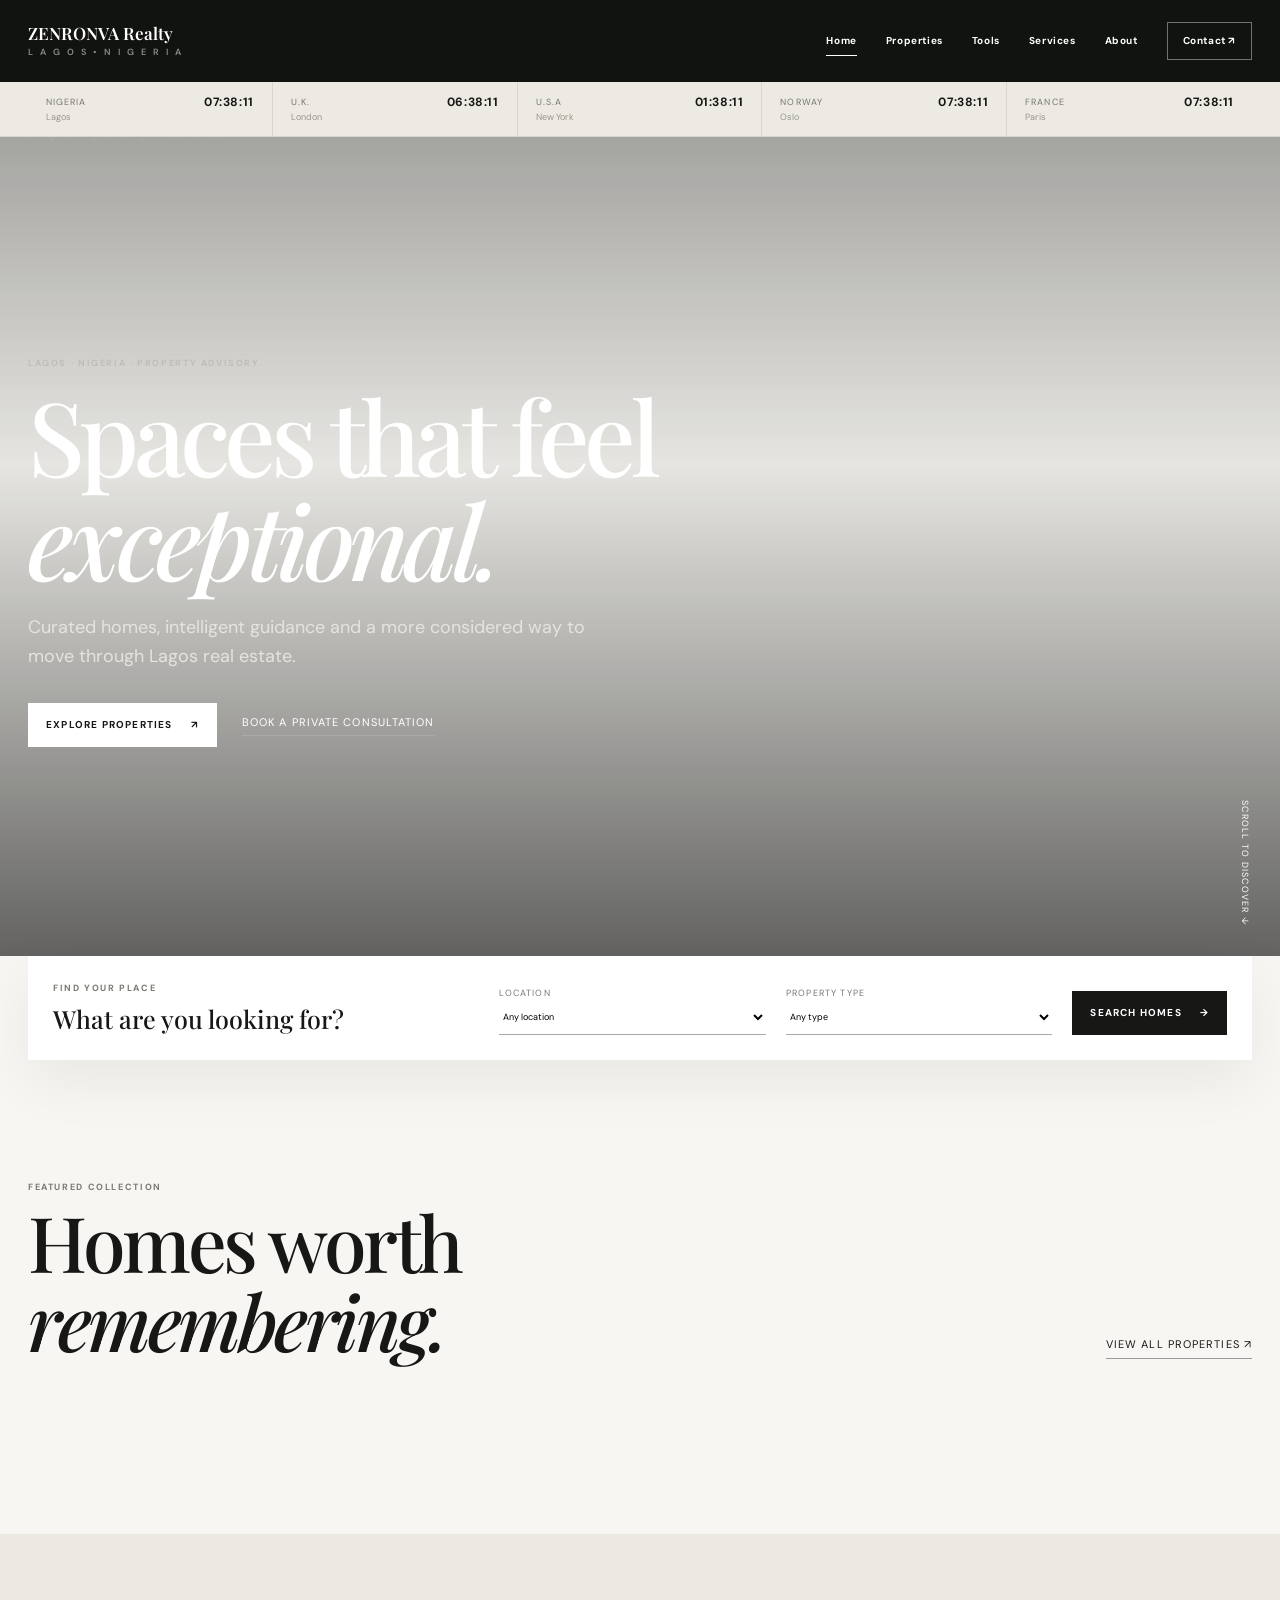
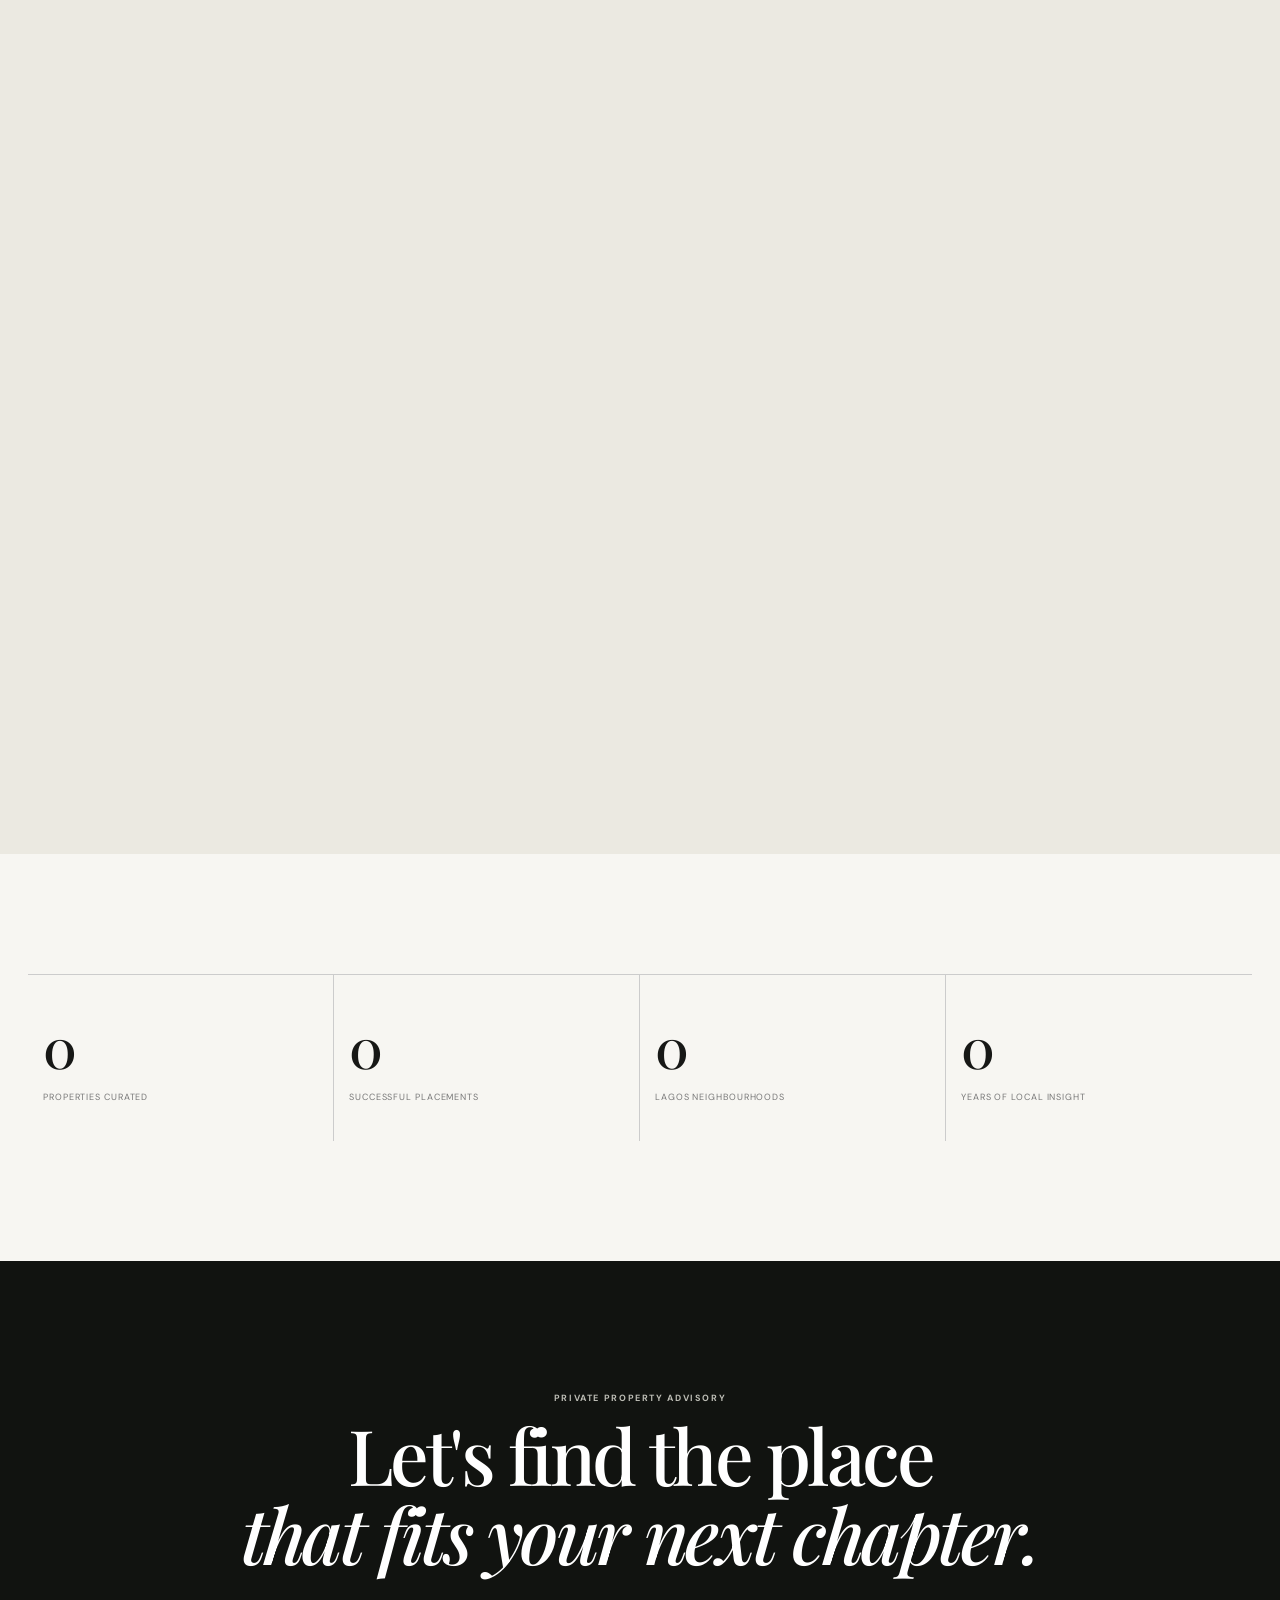
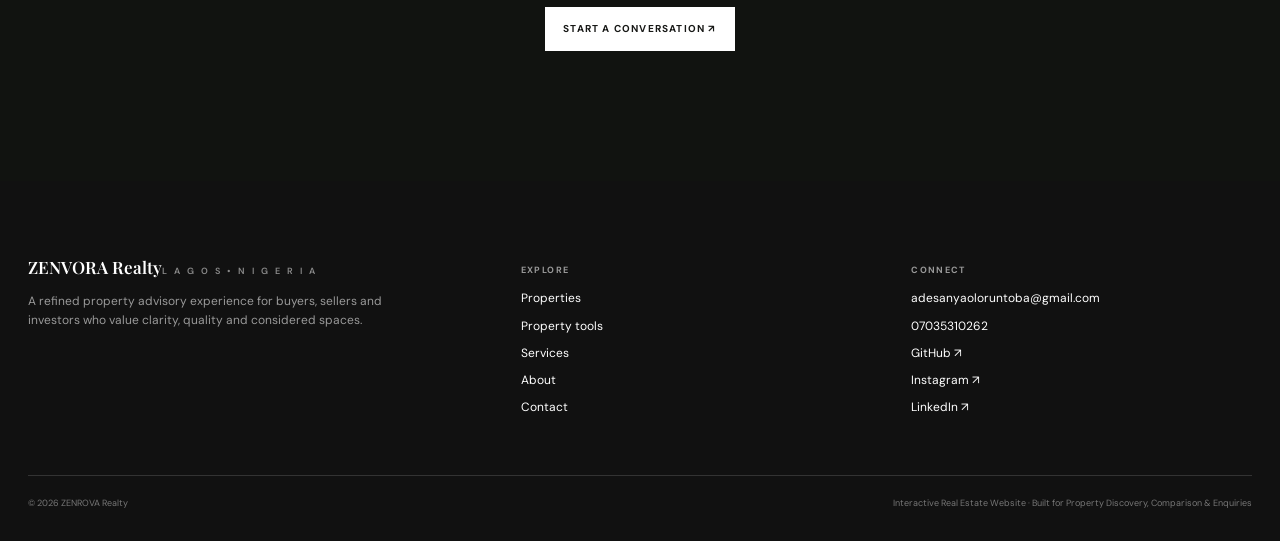
==== index.html @ c03d4b24 "Add files via upload" ====
<!doctype html>
<html lang="en">

<head>
    <meta charset="utf-8">
    <meta name="viewport" content="width=device-width,initial-scale=1">
    <meta name="description" content="ZENROVA Realty — premium residential property advisory in Lagos.">
    <title>ZENROVA Realty — Refined Property, Remarkably Presented</title>
    <link rel="stylesheet" href="styles.css">
    <link rel="icon"  href="assets/images/d3aab230-2fa8-4fbe-bbcf-b0b6bb29197e.png">

</head>

<body data-page="home">
    <div id="site-header"></div>
    <main>
        <section class="hero">
            <div class="hero-media"><img
                    src="assets/images/photo-1600607687939-ce8a6c25118c.avif"
                    alt="Contemporary luxury residence">
                <div class="hero-shade"></div>
            </div>
            <div class="hero-content container"><span class="eyebrow light">Lagos · Nigeria · Property Advisory</span>
                <h1>Spaces that feel<br><em>exceptional.</em></h1>
                <p>Curated homes, intelligent guidance and a more considered way to move through Lagos real estate.</p>
                <div class="hero-actions"><a class="btn btn-light" href="properties.html">Explore properties
                        <span>↗</span></a><a class="text-link light" href="contact.html">Book a private consultation</a>
                </div>
            </div>
            <div class="hero-scroll">SCROLL TO DISCOVER <span>↓</span></div>
        </section>
        <section class="search-panel-wrap">
            <div class="container">
                <form class="property-search search-panel" action="properties.html">
                    <div class="search-intro"><span class="eyebrow">Find your place</span><strong>What are you looking
                            for?</strong></div><label>Location<select name="location">
                            <option value="">Any location</option>
                            <option>Lekki</option>
                            <option>Ikoyi</option>
                            <option>Victoria Island</option>
                            <option>Banana Island</option>
                            <option>Yaba</option>
                        </select></label><label>Property type<select name="type">
                            <option value="">Any type</option>
                            <option>Apartment</option>
                            <option>House</option>
                            <option>Penthouse</option>
                            <option>Villa</option>
                        </select></label><button class="btn btn-dark" type="submit">Search homes <span>→</span></button>
                </form>
            </div>
        </section>
        <section class="section container">
            <div class="section-head">
                <div><span class="eyebrow">Featured collection</span>
                    <h2>Homes worth<br><em>remembering.</em></h2>
                </div><a class="text-link" href="properties.html">View all properties ↗</a>
            </div>
            <div id="featured-grid" class="property-grid"></div>
        </section>
        <section class="editorial-band">
            <div class="container editorial-grid">
                <div class="editorial-image reveal"><img
                        src="https://images.unsplash.com/photo-1600607688969-a5bfcd646154?auto=format&fit=crop&w=1500&q=85"
                        alt="Luxury interior"></div>
                <div class="editorial-copy reveal"><span class="eyebrow">The ZENROVA Realty approach</span>
                    <h2>Real estate,<br><em>beautifully simplified.</em></h2>
                    <p>Every search deserves context. Every property deserves a story. We combine local knowledge,
                        considered presentation and a calm advisory process to help clients make confident moves.</p><a
                        class="btn btn-outline" href="about.html">Meet Adesanya Boluwatife <span>↗</span></a>
                </div>
            </div>
        </section>
        <section class="section container">
            <div class="stats-grid">
                <div><strong data-count="120">0</strong><span>Properties curated</span></div>
                <div><strong data-count="96">0</strong><span>Successful placements</span></div>
                <div><strong data-count="12">0</strong><span>Lagos neighbourhoods</span></div>
                <div><strong data-count="7">0</strong><span>Years of local insight</span></div>
            </div>
        </section>
        <section class="cta-section">
            <div class="container cta-inner"><span class="eyebrow light">Private property advisory</span>
                <h2>Let's find the place<br><em>that fits your next chapter.</em></h2><a class="btn btn-light"
                    href="contact.html">Start a conversation ↗</a>
            </div>
        </section>
    </main>
    <div id="site-footer"></div>
    <script src="assets/data.js"></script>
    <script src="app.js"></script>
</body>

</html>
---- styles.css ----
@import url('https://fonts.googleapis.com/css2?family=DM+Sans:wght@400;500;600;700&family=Playfair+Display:ital,wght@0,500;0,600;1,500;1,600&display=swap');

:root {
    --ink: #171816;
    --muted: #686861;
    --paper: #f7f6f2;
    --soft: #ebe9e1;
    --line: #d7d5ce;
    --dark: #111310;
    --accent: #b7a98c;
    --scroll-progress: 0%;
    --ease: cubic-bezier(.2, .75, .2, 1)
}

* {
    box-sizing: border-box
}

html {
    scroll-behavior: smooth
}

body {
    margin: 0;
    background: var(--paper);
    color: var(--ink);
    font-family: "DM Sans", Arial, sans-serif;
    font-size: 15px;
    line-height: 1.6
}

body:before {
    content: "";
    position: fixed;
    z-index: 9999;
    top: 0;
    left: 0;
    height: 2px;
    width: var(--scroll-progress);
    background: var(--ink);
    transition: width .1s linear
}

body.page-leaving {
    opacity: .92
}

a {
    color: inherit;
    text-decoration: none
}

button,
input,
select,
textarea {
    font: inherit
}

button {
    cursor: pointer;
    border: 0
}

img {
    display: block;
    width: 100%;
    object-fit: cover
}

.container {
    width: min(100% - 56px, 1240px);
    margin: auto
}

.section {
    padding: 120px 0
}

.eyebrow {
    display: block;
    font-size: 9px;
    letter-spacing: .18em;
    text-transform: uppercase;
    font-weight: 700;
    color: #7a7972
}

.eyebrow.light {
    color: #bdbdb5
}

h1,
h2,
h3 {
    font-family: "Playfair Display", Georgia, serif;
    font-weight: 500;
    line-height: 1.02;
    margin: 0
}

h1 {
    font-size: clamp(58px, 8vw, 118px);
    letter-spacing: -.055em
}

h2 {
    font-size: clamp(46px, 6vw, 82px);
    letter-spacing: -.045em
}

h3 {
    font-size: 32px
}

em {
    font-style: italic
}

.text-link {
    font-size: 11px;
    text-transform: uppercase;
    letter-spacing: .1em;
    border-bottom: 1px solid #999;
    padding-bottom: 4px
}

.text-link.light {
    color: #fff;
    border-color: #aaa
}

.btn {
    display: inline-flex;
    align-items: center;
    justify-content: center;
    gap: 18px;
    padding: 14px 18px;
    font-size: 10px;
    letter-spacing: .12em;
    text-transform: uppercase;
    font-weight: 700;
    transition: transform .25s var(--ease), background .25s, color .25s
}

.btn:hover {
    transform: translateY(-2px)
}

.btn-dark {
    background: var(--ink);
    color: #fff
}

.btn-light {
    background: #fff;
    color: var(--ink)
}

.btn-outline {
    border: 1px solid #999
}

.btn.small {
    padding: 10px 13px
}

.outline-pill {
    background: transparent;
    border: 1px solid #c8c6be;
    border-radius: 999px;
    padding: 9px 13px;
    font-size: 10px;
    letter-spacing: .06em
}

.hidden {
    display: none !important
}

/* Header + world clocks */
.site-header{
    position:fixed;
    top:0;
    left:0;
    width:100%;
    z-index:80;
    color:#fff;
    background:#111310;
    transition:background .35s,backdrop-filter .35s
}

.site-header.scrolled {
    background: #f7f6f2eF;
    color: var(--ink);
    backdrop-filter: blur(18px);
    box-shadow: 0 1px 0 #0000000a
}

.nav {
    height: 82px;
    display: flex;
    align-items: center;
    justify-content: space-between
}

.brand {
    display: inline-flex;
    flex-direction: column;
    align-items: flex-start;
    gap: 6px;
    text-decoration: none;
    color: inherit;
}

.brand strong {
    font-family: "Playfair Display", serif;
    font-size: 17px;
    font-weight: 600;
    line-height: 1;
}

.brand small {
    font-family: "DM Sans", sans-serif;
    font-size: 9px;
    font-weight: 600;
    letter-spacing: 0.28em;
    line-height: 1;
    color: #8a8a8a;
}

.nav-links {
    display: flex;
    align-items: center;
    gap: 29px
}

.nav-links a {
    font-size: 10px;
    font-weight: 700;
    letter-spacing: .06em;
    position: relative
}

.nav-links a:not(.nav-cta):after {
    content: "";
    position: absolute;
    left: 0;
    right: 100%;
    bottom: -7px;
    height: 1px;
    background: currentColor;
    transition: right .3s
}

.nav-links a:hover:after,
.nav-links a.active:after {
    right: 0
}

.nav-cta {
    border: 1px solid #ffffff66;
    padding: 10px 15px
}

.scrolled .nav-cta {
    border-color: #aaa
}

.menu-btn {
    display: none;
    background: transparent;
    color: inherit;
    font-size: 22px
}

.world-clock-strip {
    position: relative;
    margin-top: 82px;
    background: #eceae2;
    border-bottom: 1px solid #d6d4cc;
    z-index: 40
}

.clock-row {
    display: grid;
    grid-template-columns: repeat(5, 1fr)
}

.clock-item {
    padding: 11px 18px;
    border-right: 1px solid #d8d6cf;
    display: grid;
    grid-template-columns: auto 1fr;
    column-gap: 10px;
    align-items: center
}

.clock-item:last-child {
    border: 0
}

.clock-item span {
    font-size: 9px;
    text-transform: uppercase;
    letter-spacing: .12em;
    color: #77766f
}

.clock-item strong {
    font-size: 12px;
    letter-spacing: .05em;
    text-align: right
}

.clock-item small {
    grid-column: 1/-1;
    color: #98968d;
    font-size: 9px;
    margin-top: -2px
}

/* Home */
.hero {
    min-height: 820px;
    position: relative;
    color: #fff;
    display: flex;
    align-items: flex-end;
    overflow: hidden
}

.hero-media {
    position: absolute;
    inset: 0
}

.hero-media img {
    height: 100%;
    transform: scale(1.04);
    animation: heroIn 1.4s var(--ease) both
}

.hero-shade {
    position: absolute;
    inset: 0;
    background: linear-gradient(180deg, #0005 0%, #0001 40%, #0009 100%)
}

.hero-content {
    position: relative;
    padding: 120px 0 110px
}

.hero-content h1 {
    max-width: 850px;
    margin: 12px 0 22px
}

.hero-content p {
    max-width: 600px;
    color: #e4e4dd;
    font-size: 18px
}

.hero-actions {
    display: flex;
    align-items: center;
    gap: 25px;
    margin-top: 32px
}

.hero-scroll {
    position: absolute;
    right: 28px;
    bottom: 30px;
    font-size: 9px;
    letter-spacing: .14em;
    writing-mode: vertical-rl
}

.search-panel-wrap {
    margin-top: -1px;
    background: var(--paper);
    position: relative;
    z-index: 5
}

.search-panel {
    display: grid;
    grid-template-columns: 1.6fr 1fr 1fr auto;
    gap: 20px;
    align-items: end;
    padding: 25px;
    background: #fff;
    box-shadow: 0 20px 60px #00000010
}

.search-intro strong {
    display: block;
    font: 500 25px "Playfair Display";
    margin-top: 7px
}

.search-panel label,
.filter-field>span,
.contact-form label {
    display: block;
    font-size: 9px;
    text-transform: uppercase;
    letter-spacing: .13em;
    color: #777
}

.search-panel select,
.filter-field input,
.filter-field select {
    display: block;
    width: 100%;
    border: 0;
    border-bottom: 1px solid #aaa;
    background: transparent;
    padding: 10px 0;
    outline: 0
}

.section-head {
    display: flex;
    justify-content: space-between;
    align-items: end;
    margin-bottom: 55px
}

.section-head h2 {
    margin-top: 8px
}

.property-grid {
    display: grid;
    grid-template-columns: repeat(3, 1fr);
    gap: 50px 25px
}

.property-card {
    min-width: 0;
    position: relative;
    transform: perspective(900px) rotateX(var(--rx, 0)) rotateY(var(--ry, 0));
    transition: transform .45s var(--ease), box-shadow .45s
}

.property-card:hover {
    z-index: 2;
    box-shadow: 0 22px 50px #00000012
}

.property-media-wrap {
    position: relative
}

.property-image {
    height: 430px;
    position: relative;
    overflow: hidden;
    background: #ddd;
    display: block
}

.property-image img {
    height: 100%;
    transition: transform .8s var(--ease), filter .5s
}

.property-card:hover .property-image img {
    transform: scale(1.05)
}

.property-badge {
    position: absolute;
    top: 16px;
    left: 16px;
    background: #f7f6f2;
    padding: 7px 10px;
    font-size: 9px;
    font-weight: 700;
    letter-spacing: .12em;
    text-transform: uppercase
}

.image-count {
    position: absolute;
    right: 16px;
    bottom: 16px;
    background: #111b;
    color: #fff;
    padding: 6px 9px;
    font-size: 9px;
    letter-spacing: .08em
}

.heart {
    position: absolute;
    right: 16px;
    top: 16px;
    width: 38px;
    height: 38px;
    border-radius: 50%;
    background: #fff;
    display: grid;
    place-items: center;
    font-size: 16px;
    z-index: 2;
    transition: transform .25s, background .25s, color .25s
}

.heart:hover {
    transform: scale(1.08)
}

.heart.saved {
    background: var(--ink);
    color: #fff
}

.property-info {
    padding: 18px 0
}

.property-meta {
    display: flex;
    justify-content: space-between;
    gap: 15px;
    color: #777;
    font-size: 9px;
    text-transform: uppercase;
    letter-spacing: .09em
}

.property-info h3 {
    font-size: 30px;
    margin: 9px 0
}

.card-desc {
    font-size: 12px;
    color: #777;
    max-width: 480px;
    margin: 0 0 16px
}

.property-bottom {
    display: flex;
    justify-content: space-between;
    align-items: center;
    gap: 15px
}

.price {
    font-size: 15px;
    font-weight: 700
}

.card-actions {
    display: flex;
    align-items: center;
    gap: 14px
}

.compare-btn {
    background: transparent;
    border-bottom: 1px solid #bbb;
    padding: 3px 0;
    font-size: 9px;
    text-transform: uppercase;
    letter-spacing: .08em
}

.compare-btn.selected {
    font-weight: 700;
    border-color: var(--ink)
}

.editorial-band {
    background: var(--soft);
    padding: 120px 0
}

.editorial-grid {
    display: grid;
    grid-template-columns: 1.05fr .95fr;
    gap: 110px;
    align-items: center
}

.editorial-image {
    height: 680px;
    overflow: hidden
}

.editorial-image img {
    height: 100%
}

.editorial-copy p {
    max-width: 500px;
    color: #666;
    margin: 28px 0 32px
}

.stats-grid {
    display: grid;
    grid-template-columns: repeat(4, 1fr);
    border-top: 1px solid #ccc
}

.stats-grid div {
    padding: 34px 15px;
    border-right: 1px solid #ccc
}

.stats-grid div:last-child {
    border: 0
}

.stats-grid strong {
    display: block;
    font: 500 55px "Playfair Display"
}

.stats-grid span {
    font-size: 9px;
    text-transform: uppercase;
    letter-spacing: .1em;
    color: #777
}

.cta-section {
    background: var(--dark);
    color: #fff;
    padding: 130px 0
}

.cta-inner {
    text-align: center
}

.cta-inner h2 {
    margin: 10px auto 35px
}

/* Listing */
.page-hero {
    padding: 125px 0 95px;
    background: var(--soft)
}

.page-hero p {
    max-width: 600px;
    font-size: 17px;
    color: #676760;
    margin-top: 25px
}

.listing-section {
    padding: 40px 0 120px
}

.filters {
    display: grid;
    grid-template-columns: 2fr repeat(5, 1fr) auto;
    gap: 18px;
    align-items: end;
    border-bottom: 1px solid #ccc;
    padding-bottom: 22px
}

.filter-field span {
    display: block;
    margin-bottom: 2px
}

.filter-reset {
    background: none;
    text-transform: uppercase;
    font-size: 9px;
    letter-spacing: .12em;
    padding: 11px 0;
    border-bottom: 1px solid #aaa
}

.advanced-filter-row {
    display: grid;
    grid-template-columns: 1fr 1fr 1fr;
    gap: 18px;
    margin-top: 18px
}

.range-wrap {
    display: grid;
    grid-template-columns: 1fr 1fr;
    gap: 12px
}

.range-wrap input {
    min-width: 0
}

.listing-meta {
    display: flex;
    justify-content: space-between;
    padding: 25px 0;
    font-size: 9px;
    color: #777;
    text-transform: uppercase;
    letter-spacing: .1em
}

.empty-state {
    text-align: center;
    padding: 90px 20px
}

.empty-state p {
    color: #777
}

.favourites-link {
    position: fixed;
    right: 24px;
    bottom: 24px;
    z-index: 70;
    background: #171816;
    color: #fff;
    padding: 13px 15px;
    box-shadow: 0 15px 35px #0003;
    font-size: 10px;
    text-transform: uppercase;
    letter-spacing: .08em
}

.fav-count {
    background: #fff;
    color: #111;
    border-radius: 999px;
    padding: 2px 6px;
    margin-left: 7px
}

.compare-bar {
    position: fixed;
    left: 50%;
    bottom: 20px;
    transform: translate(-50%, 20px);
    opacity: 0;
    pointer-events: none;
    width: min(92%, 850px);
    background: #171816;
    color: #fff;
    padding: 14px 16px;
    z-index: 75;
    display: flex;
    justify-content: space-between;
    align-items: center;
    gap: 20px;
    box-shadow: 0 20px 50px #0004;
    transition: opacity .35s, transform .35s
}

.compare-bar.show {
    opacity: 1;
    transform: translate(-50%, 0);
    pointer-events: auto
}

.compare-bar strong {
    font-size: 11px;
    display: block
}

.compare-bar span {
    font-size: 10px;
    color: #aaa
}

.compare-bar-actions {
    display: flex;
    align-items: center;
    gap: 14px;
    white-space: nowrap
}

.bar-clear {
    background: transparent;
    color: #fff;
    font-size: 10px
}

/* Services */
.service-explorer {
    padding: 100px 0 120px
}

.service-tabs {
    display: grid;
    grid-template-columns: repeat(4, 1fr);
    border-top: 1px solid #ccc
}

.service-tab {
    text-align: left;
    background: transparent;
    border-bottom: 1px solid #ccc;
    padding: 25px 22px 25px 0;
    display: flex;
    flex-direction: column;
    gap: 5px
}

.service-tab.active {
    border-bottom: 2px solid var(--ink)
}

.service-tab span {
    font-size: 9px;
    color: #999;
    letter-spacing: .14em
}

.service-tab strong {
    font: 500 24px "Playfair Display"
}

.service-tab small {
    color: #777;
    font-size: 10px
}

.service-panel {
    margin-top: 30px;
    background: #e8e6de;
    min-height: 500px;
    display: grid;
    grid-template-columns: 1fr 1fr;
    overflow: hidden
}

.service-panel-copy {
    padding: 65px
}

.service-panel-copy h2 {
    font-size: 55px;
    margin: 15px 0 18px
}

.service-panel-copy p {
    max-width: 500px;
    color: #666
}

.service-checks {
    display: grid;
    grid-template-columns: 1fr 1fr;
    gap: 10px 25px;
    margin: 28px 0
}

.service-checks span {
    font-size: 11px
}

.service-panel-visual {
    position: relative;
    background: linear-gradient(135deg, #2a2d29, #111310);
    display: grid;
    place-items: center;
    transform: perspective(1000px) rotateX(var(--rx, 0)) rotateY(var(--ry, 0));
    transition: transform .45s var(--ease)
}

.orbit-card {
    width: 260px;
    height: 320px;
    border: 1px solid #ffffff33;
    color: #fff;
    display: flex;
    flex-direction: column;
    justify-content: flex-end;
    padding: 25px;
    transform: rotate(-6deg);
    box-shadow: 0 35px 70px #0005
}

.orbit-card span {
    font: 500 65px "Playfair Display";
    margin-bottom: auto
}

.orbit-card strong {
    font: 500 28px "Playfair Display"
}

.orbit-card small {
    color: #aaa
}

.floating-stat {
    position: absolute;
    right: 30px;
    top: 30px;
    background: #f4f2eb;
    color: #111;
    padding: 18px 20px;
    display: flex;
    flex-direction: column
}

.floating-stat strong {
    font: 500 28px "Playfair Display"
}

.floating-stat span {
    font-size: 9px;
    text-transform: uppercase;
    letter-spacing: .1em;
    color: #777
}

.process-grid {
    display: grid;
    grid-template-columns: repeat(4, 1fr);
    gap: 1px;
    background: #ccc;
    margin-top: 70px
}

.process-grid article {
    background: var(--paper);
    padding: 35px
}

.process-grid span {
    font-size: 9px;
    color: #999
}

.process-grid h3 {
    font-size: 26px;
    margin: 50px 0 12px
}

.process-grid p {
    font-size: 12px;
    color: #777
}

/* Tools */
.tools-intro {
    padding: 100px 0 65px
}

.tools-grid {
    display: grid;
    grid-template-columns: 1fr 1fr;
    gap: 25px;
    padding-bottom: 120px
}

.tool-card {
    background: #fff;
    border: 1px solid #e0ded6;
    padding: 35px;
    box-shadow: 0 15px 40px #00000006
}

.tool-card h2 {
    font-size: 43px;
    margin: 8px 0 12px
}

.tool-card p {
    font-size: 12px;
    color: #777;
    max-width: 500px
}

.tool-fields {
    display: grid;
    grid-template-columns: 1fr 1fr;
    gap: 18px;
    margin: 25px 0
}

.tool-fields label {
    font-size: 9px;
    text-transform: uppercase;
    letter-spacing: .12em;
    color: #777
}

.tool-fields input,
.tool-fields select {
    width: 100%;
    padding: 11px 0;
    border: 0;
    border-bottom: 1px solid #aaa;
    background: transparent;
    outline: 0
}

.tool-result {
    background: #efede5;
    padding: 24px;
    margin-top: 20px
}

.tool-result strong {
    display: block;
    font: 500 44px "Playfair Display"
}

.result-grid {
    display: grid;
    grid-template-columns: repeat(3, 1fr);
    gap: 12px;
    margin-top: 20px
}

.result-grid div {
    border-top: 1px solid #ccc;
    padding-top: 10px
}

.result-grid b {
    display: block;
    font-size: 14px
}

.result-grid small {
    color: #777;
    font-size: 9px;
    text-transform: uppercase
}

.bar-chart {
    display: flex;
    height: 14px;
    margin-top: 22px;
    background: #ddd
}

.bar-segment {
    height: 100%
}

.bar-segment.principal {
    background: #272a26
}

.bar-segment.interest {
    background: #aaa89f
}

.tool-note {
    font-size: 9px;
    color: #888;
    margin-top: 12px
}

.utility-strip {
    background: var(--dark);
    color: #fff;
    padding: 80px 0
}

.utility-grid {
    display: grid;
    grid-template-columns: repeat(3, 1fr);
    gap: 40px
}

.utility-grid h3 {
    font-size: 28px
}

.utility-grid p {
    font-size: 11px;
    color: #aaa
}

/* About/contact */
.about-hero {
    min-height: 750px;
    display: grid;
    grid-template-columns: 1fr 1fr;
    background: var(--soft)
}

.about-photo img {
    height: 100%;
    min-height: 750px
}

.about-intro {
    padding: 150px 10%;
    align-self: center
}

.about-intro p {
    max-width: 470px;
    font-size: 17px;
    color: #676760;
    margin: 28px 0
}

.quote-card {
    background: var(--dark);
    color: #fff;
    padding: 80px;
    max-width: 980px;
    margin: auto
}

.quote-card>span {
    font: 80px "Playfair Display";
    line-height: .5
}

.quote-card blockquote {
    font: 500 42px/1.15 "Playfair Display";
    margin: 20px 0 30px
}

.quote-card small {
    color: #bbb
}

.contact-hero {
    background: var(--dark);
    color: #fff
}

.contact-hero p {
    color: #bbb
}

.contact-layout {
    display: grid;
    grid-template-columns: .8fr 1.2fr;
    gap: 110px;
    padding: 110px 0 140px
}

.contact-details h2 {
    margin: 0 0 40px
}

.contact-details>a,
.contact-details>span {
    display: block;
    margin: 10px 0;
    color: #666
}

.socials {
    display: flex;
    gap: 20px;
    margin-top: 35px
}

.socials a {
    font-size: 12px;
    border-bottom: 1px solid #aaa
}

.contact-form label {
    margin-bottom: 24px
}

.contact-form input,
.contact-form select,
.contact-form textarea {
    display: block;
    width: 100%;
    border: 0;
    border-bottom: 1px solid #bbb;
    background: transparent;
    padding: 13px 0;
    font-size: 15px;
    outline: 0;
    resize: vertical
}

.form-row {
    display: grid;
    grid-template-columns: 1fr 1fr;
    gap: 35px
}

.form-success {
    margin-top: 18px;
    padding: 15px;
    background: #e6eee6;
    font-size: 13px
}

.site-footer {
    background: #111;
    color: #fff;
    padding: 70px 0 30px
}

.footer-grid {
    display: grid;
    grid-template-columns: 1.3fr 1fr 1fr;
    gap: 50px
}

.footer-grid p {
    color: #999;
    max-width: 360px;
    font-size: 12px
}

.footer-grid h4 {
    font-size: 9px;
    text-transform: uppercase;
    letter-spacing: .15em;
    color: #999
}

.footer-grid a {
    display: block;
    margin: 8px 0;
    font-size: 12px
}

.footer-bottom {
    border-top: 1px solid #333;
    margin-top: 50px;
    padding-top: 20px;
    color: #777;
    font-size: 9px;
    display: flex;
    justify-content: space-between
}

/* Detail */
.property-detail-hero {
    padding: 70px 0 40px
}

.property-detail-head {
    display: flex;
    justify-content: space-between;
    align-items: end;
    margin-bottom: 30px
}

.property-detail-head h1 {
    font-size: clamp(52px, 7vw, 92px);
    max-width: 800px
}

.detail-price {
    font-size: 20px;
    white-space: nowrap
}

.detail-actions {
    display: flex;
    gap: 8px;
    margin-top: 20px;
    flex-wrap: wrap
}

.gallery-grid {
    display: grid;
    grid-template-columns: 1.6fr 1fr;
    grid-template-rows: 1fr 1fr;
    gap: 10px;
    height: 720px
}

.gallery-tile {
    position: relative;
    overflow: hidden;
    background: #ddd;
    padding: 0
}

.gallery-tile img {
    height: 100%;
    transition: transform .8s var(--ease)
}

.gallery-tile:hover img {
    transform: scale(1.04)
}

.gallery-main {
    grid-row: 1/3
}

.gallery-tile span {
    position: absolute;
    left: 18px;
    bottom: 18px;
    background: #111d;
    color: #fff;
    padding: 8px 11px;
    font-size: 9px;
    text-transform: uppercase;
    letter-spacing: .1em
}

.detail-layout {
    display: grid;
    grid-template-columns: 1.25fr .75fr;
    gap: 100px;
    padding: 70px 0 120px
}

.detail-stat-row {
    display: grid;
    grid-template-columns: repeat(4, 1fr);
    border-top: 1px solid #ccc;
    border-bottom: 1px solid #ccc;
    margin-bottom: 55px
}

.detail-stat-row div {
    padding: 18px 12px 18px 0;
    border-right: 1px solid #ccc
}

.detail-stat-row div:last-child {
    border: 0
}

.detail-stat-row strong {
    display: block;
    font: 500 29px "Playfair Display"
}

.detail-stat-row span {
    font-size: 9px;
    text-transform: uppercase;
    letter-spacing: .1em;
    color: #777
}

.detail-description {
    font-size: 18px;
    color: #60605a;
    max-width: 720px
}

.feature-list {
    display: grid;
    grid-template-columns: 1fr 1fr;
    border-top: 1px solid #ccc;
    margin-top: 40px
}

.feature-list div {
    padding: 15px 0;
    border-bottom: 1px solid #ccc;
    font-size: 11px
}

.feature-list span {
    float: right;
    color: #888
}

.detail-card {
    background: #e9e7df;
    padding: 30px;
    position: sticky;
    top: 105px
}

.detail-card h3 {
    font-size: 34px;
    margin: 8px 0 20px
}

.detail-card label {
    font-size: 9px;
    text-transform: uppercase;
    letter-spacing: .12em;
    color: #777;
    display: block;
    margin: 14px 0
}

.detail-card input,
.detail-card select {
    width: 100%;
    padding: 12px;
    border: 1px solid #ccc;
    background: #fff
}

.detail-card .btn {
    width: 100%;
    justify-content: space-between;
    margin-top: 15px
}

.mortgage-box {
    margin-top: 28px;
    border-top: 1px solid #ccc;
    padding-top: 20px
}

.mortgage-box>strong {
    font: 500 32px "Playfair Display";
    display: block;
    margin-top: 12px
}

.mortgage-box small {
    display: block;
    color: #777;
    font-size: 10px
}

.mini-calc {
    display: grid;
    grid-template-columns: 1fr 1fr 1fr;
    gap: 8px
}

.mini-calc label {
    font-size: 8px !important;
    margin: 5px 0 !important
}

.neighbourhood-card {
    margin-top: 55px;
    background: #e9e7df;
    padding: 30px;
    display: grid;
    grid-template-columns: 1.2fr .8fr;
    gap: 30px
}

.neighbourhood-card h3 {
    font-size: 30px;
    margin: 8px 0
}

.neighbourhood-card p {
    font-size: 11px;
    color: #777
}

.insight-grid {
    display: grid;
    grid-template-columns: 1fr 1fr;
    gap: 10px
}

.insight-grid span {
    border-top: 1px solid #ccc;
    padding-top: 12px
}

.insight-grid strong {
    display: block;
    font: 500 22px "Playfair Display"
}

.insight-grid small {
    font-size: 8px;
    text-transform: uppercase;
    color: #777
}

.lightbox {
    position: fixed;
    inset: 0;
    background: #080908f5;
    z-index: 200;
    display: flex;
    align-items: center;
    justify-content: center;
    padding: 50px
}

.lightbox figure {
    margin: 0;
    max-width: 90vw;
    max-height: 90vh;
    text-align: center
}

.lightbox img {
    max-height: 82vh;
    width: auto;
    max-width: 90vw
}

.lightbox figcaption {
    color: #bbb;
    font-size: 10px;
    margin-top: 8px
}

.lightbox button {
    position: absolute;
    background: none;
    color: #fff;
    font-size: 36px
}

.lightbox-close {
    right: 25px;
    top: 16px
}

.lightbox-prev {
    left: 25px
}

.lightbox-next {
    right: 25px
}

/* Compare */
.compare-section {
    padding: 90px 0 130px
}

.compare-head {
    display: flex;
    justify-content: space-between;
    align-items: end;
    margin-bottom: 45px
}

.compare-head p {
    color: #777
}

.compare-table-wrap {
    overflow: auto;
    background: #fff
}

.compare-table {
    border-collapse: collapse;
    width: 100%;
    min-width: 760px
}

.compare-table th,
.compare-table td {
    padding: 18px;
    border-bottom: 1px solid #ddd;
    text-align: left;
    vertical-align: top
}

.compare-table th:first-child,
.compare-table td:first-child {
    width: 150px;
    background: #f0eee7
}

.compare-table th img {
    width: 180px;
    height: 130px;
    margin-bottom: 12px
}

.compare-table th strong {
    display: block;
    font: 500 21px "Playfair Display"
}

.compare-table th button {
    margin-top: 8px;
    background: transparent;
    text-transform: uppercase;
    font-size: 8px;
    letter-spacing: .1em;
    border-bottom: 1px solid #aaa
}

/* Motion */
.reveal,
.reveal-card {
    opacity: 0;
    transform: translateY(25px);
    transition: opacity .8s var(--ease), transform .8s var(--ease)
}

.reveal.visible,
.reveal-card.visible {
    opacity: 1;
    transform: perspective(900px) rotateX(var(--rx, 0)) rotateY(var(--ry, 0))
}

.reveal-card:nth-child(2) {
    transition-delay: .06s
}

.reveal-card:nth-child(3) {
    transition-delay: .12s
}

@keyframes heroIn {
    from {
        opacity: 0;
        transform: scale(1.09)
    }

    to {
        opacity: 1;
        transform: scale(1.04)
    }
}

#toast {
    position: fixed;
    left: 50%;
    bottom: 26px;
    transform: translate(-50%, 15px);
    opacity: 0;
    background: #171816;
    color: #fff;
    padding: 13px 18px;
    z-index: 300;
    font-size: 11px;
    box-shadow: 0 15px 40px #0004;
    transition: opacity .25s, transform .25s;
    pointer-events: none
}

#toast.show {
    opacity: 1;
    transform: translate(-50%, 0)
}

@media(prefers-reduced-motion:reduce) {

    *,
    *:before,
    *:after {
        animation: none !important;
        transition: none !important;
        scroll-behavior: auto !important
    }

    .property-card,
    .service-panel-visual {
        transform: none !important
    }
}

@media(max-width:1000px) {
    .container {
        width: min(100% - 36px, 1240px)
    }

    .nav-links {
        display: none;
        position: absolute;
        top: 82px;
        left: 0;
        width: 100%;
        background: #f7f6f2;
        color: #171816;
        padding: 24px 18px;
        flex-direction: column;
        align-items: flex-start;
        gap: 18px;
        box-shadow: 0 15px 30px #0001
    }

    .nav-links.open {
        display: flex
    }

    .menu-btn {
        display: block
    }

    .nav-cta {
        border: 0;
        padding: 0
    }

    .clock-row {
        grid-template-columns: repeat(5, minmax(135px, 1fr));
        overflow: auto
    }

    .clock-item {
        min-width: 135px
    }

    .property-grid {
        grid-template-columns: 1fr 1fr
    }

    .search-panel {
        grid-template-columns: 1fr 1fr
    }

    .search-intro {
        grid-column: 1/-1
    }

    .filters {
        grid-template-columns: 1fr 1fr 1fr
    }

    .filter-field:first-child {
        grid-column: 1/-1
    }

    .advanced-filter-row {
        grid-template-columns: 1fr
    }

    .editorial-grid,
    .detail-layout,
    .contact-layout {
        grid-template-columns: 1fr;
        gap: 55px
    }

    .editorial-image {
        height: 540px
    }

    .service-tabs {
        grid-template-columns: 1fr 1fr
    }

    .service-panel,
    .tools-grid {
        grid-template-columns: 1fr
    }

    .service-panel-visual {
        min-height: 430px
    }

    .process-grid {
        grid-template-columns: 1fr 1fr
    }

    .detail-card {
        position: static
    }

    .footer-grid {
        grid-template-columns: 1fr 1fr
    }

    .gallery-grid {
        height: 580px
    }

    .neighbourhood-card {
        grid-template-columns: 1fr
    }

    .compare-head {
        display: block
    }

    .compare-head button {
        margin-top: 20px
    }
}

@media(max-width:600px) {
    h1 {
        font-size: 55px
    }

    .container {
        width: min(100% - 28px, 1240px)
    }

    .nav {
        height: 72px
    }

    .world-clock-strip {
        margin-top: 72px
    }

    .clock-row {
        width: 100%;
        overflow-x: auto
    }

    .clock-item {
        padding: 10px 12px
    }

    .hero {
        min-height: 690px
    }

    .hero-content {
        padding: 100px 0 75px
    }

    .hero-content p {
        font-size: 15px
    }

    .hero-actions {
        align-items: flex-start;
        flex-direction: column
    }

    .search-panel {
        grid-template-columns: 1fr;
        padding: 18px
    }

    .search-intro {
        grid-column: auto
    }

    .section {
        padding: 85px 0
    }

    .property-grid {
        grid-template-columns: 1fr;
        gap: 35px
    }

    .property-image {
        height: 430px
    }

    .section-head {
        display: block
    }

    .section-head .text-link {
        display: inline-block;
        margin-top: 20px
    }

    .editorial-band {
        padding: 70px 0
    }

    .editorial-image {
        height: 400px
    }

    .stats-grid {
        grid-template-columns: 1fr 1fr
    }

    .stats-grid strong {
        font-size: 40px
    }

    .cta-section {
        padding: 90px 0
    }

    .page-hero {
        padding: 100px 0 65px
    }

    .filters {
        grid-template-columns: 1fr
    }

    .filter-field:first-child {
        grid-column: auto
    }

    .service-tabs {
        grid-template-columns: 1fr
    }

    .service-panel-copy {
        padding: 35px
    }

    .service-panel-copy h2 {
        font-size: 43px
    }

    .service-checks {
        grid-template-columns: 1fr
    }

    .process-grid {
        grid-template-columns: 1fr
    }

    .tool-fields {
        grid-template-columns: 1fr
    }

    .result-grid {
        grid-template-columns: 1fr
    }

    .utility-grid {
        grid-template-columns: 1fr
    }

    .about-hero {
        grid-template-columns: 1fr
    }

    .about-photo img {
        min-height: 500px;
        height: 500px
    }

    .about-intro {
        padding: 75px 0
    }

    .quote-card {
        padding: 45px 25px
    }

    .quote-card blockquote {
        font-size: 30px
    }

    .form-row {
        grid-template-columns: 1fr;
        gap: 0
    }

    .contact-layout {
        padding: 75px 0
    }

    .property-detail-hero {
        padding-top: 45px
    }

    .property-detail-head {
        display: block
    }

    .detail-price {
        display: block;
        margin-top: 18px
    }

    .gallery-grid {
        height: 480px;
        grid-template-columns: 1fr 1fr;
        grid-template-rows: 280px 190px
    }

    .gallery-main {
        grid-column: 1/-1;
        grid-row: auto
    }

    .detail-stat-row {
        grid-template-columns: 1fr 1fr
    }

    .detail-stat-row div:nth-child(2) {
        border-right: 0
    }

    .mini-calc {
        grid-template-columns: 1fr 1fr 1fr
    }

    .compare-bar {
        bottom: 12px
    }

    .compare-bar span {
        display: none
    }

    .compare-bar-actions {
        gap: 8px
    }

    .favourites-link {
        right: 12px;
        bottom: 12px
    }

    .footer-grid {
        grid-template-columns: 1fr
    }

    .footer-bottom {
        display: block
    }

    .footer-bottom span {
        display: block;
        margin-top: 10px
    }
}
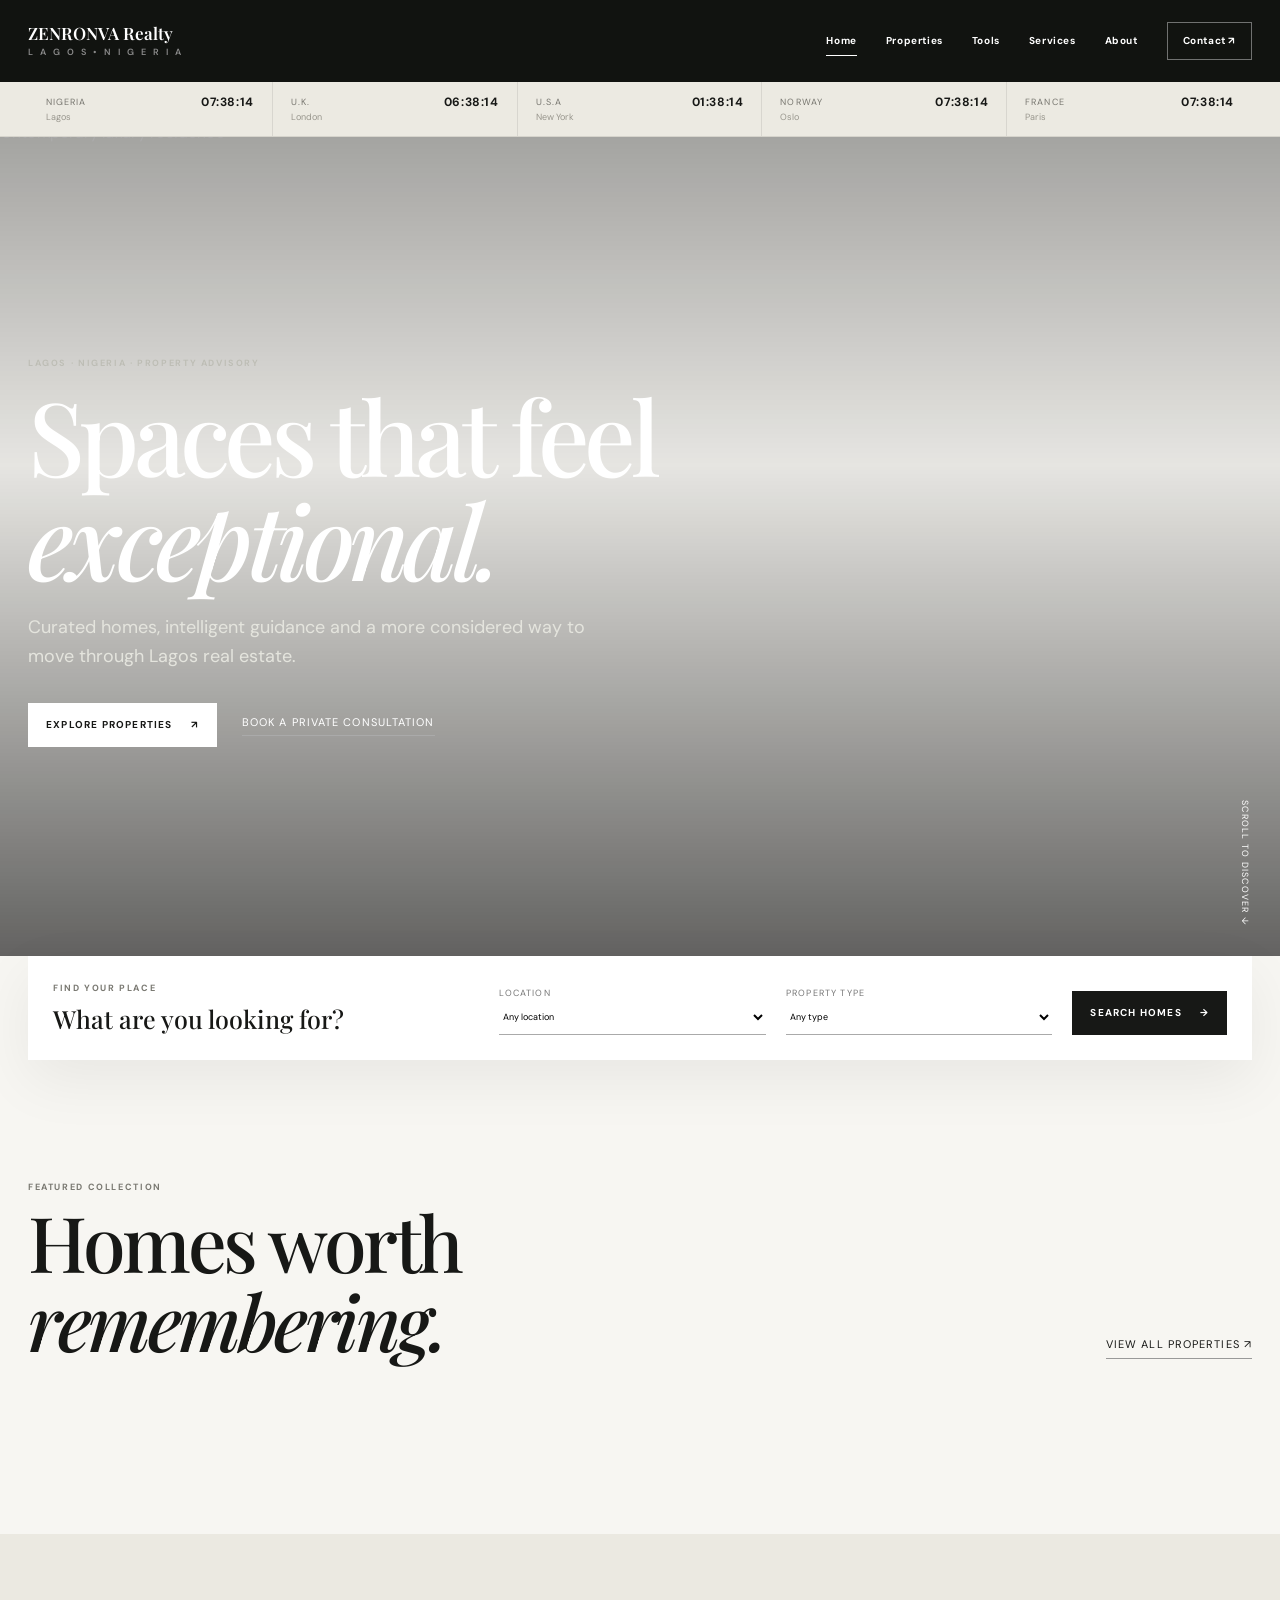
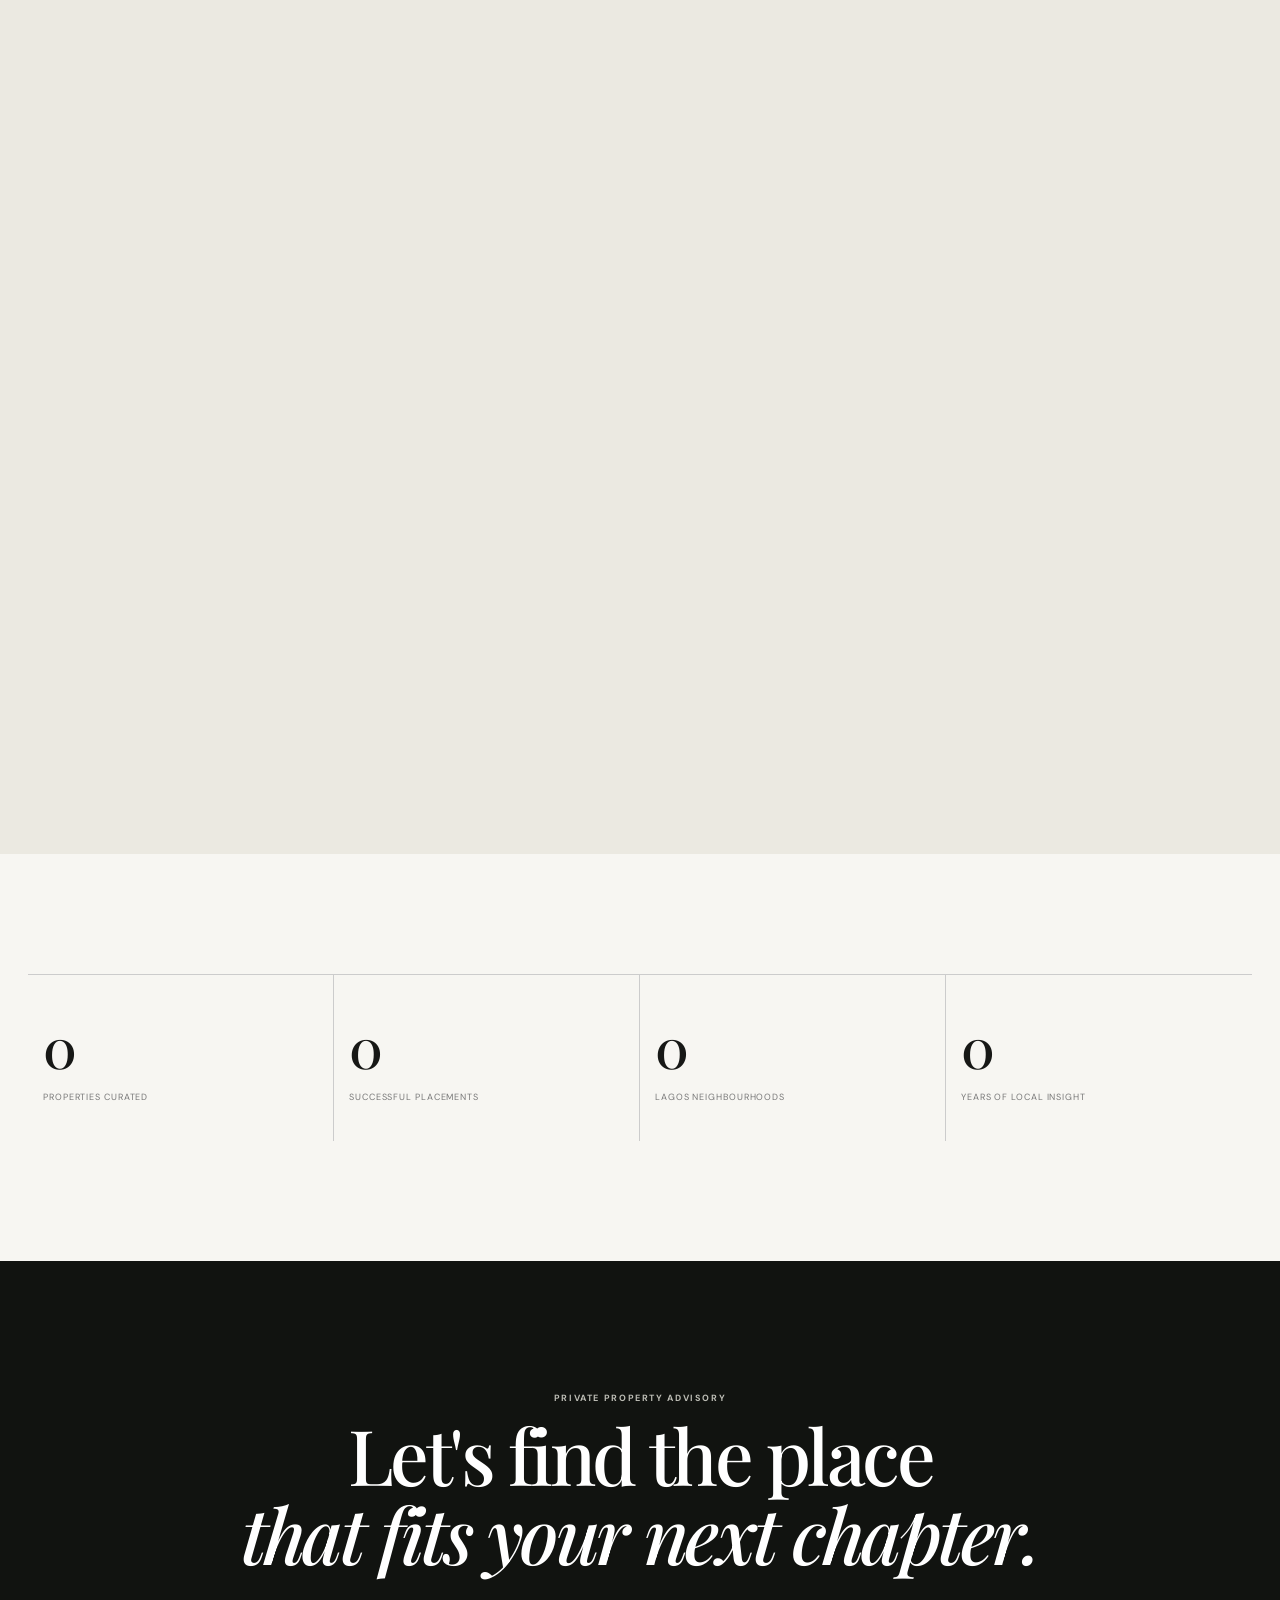
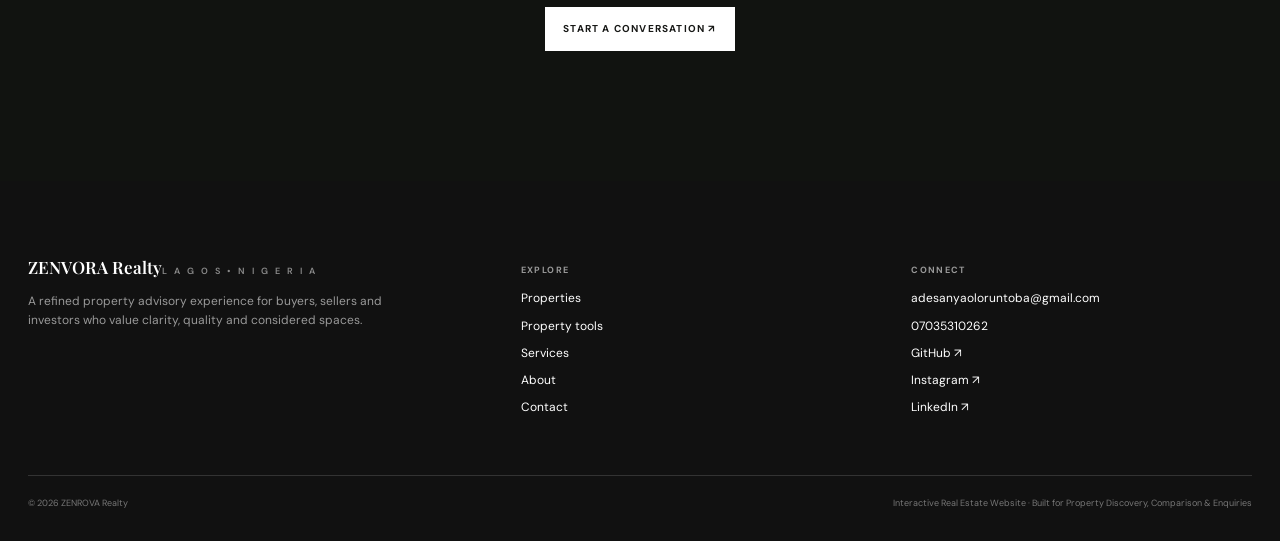
==== commit e74cb120: "Update index.html" ====
--- a/index.html
+++ b/index.html
@@ -7,7 +7,7 @@
     <meta name="description" content="ZENROVA Realty — premium residential property advisory in Lagos.">
     <title>ZENROVA Realty — Refined Property, Remarkably Presented</title>
     <link rel="stylesheet" href="styles.css">
-    <link rel="icon"  href="assets/images/d3aab230-2fa8-4fbe-bbcf-b0b6bb29197e.png">
+    <link rel="icon"  href="Assets/d3aab230-2fa8-4fbe-bbcf-b0b6bb29197e.png">
 
 </head>
 
@@ -91,4 +91,4 @@
     <script src="app.js"></script>
 </body>
 
-</html>+</html>
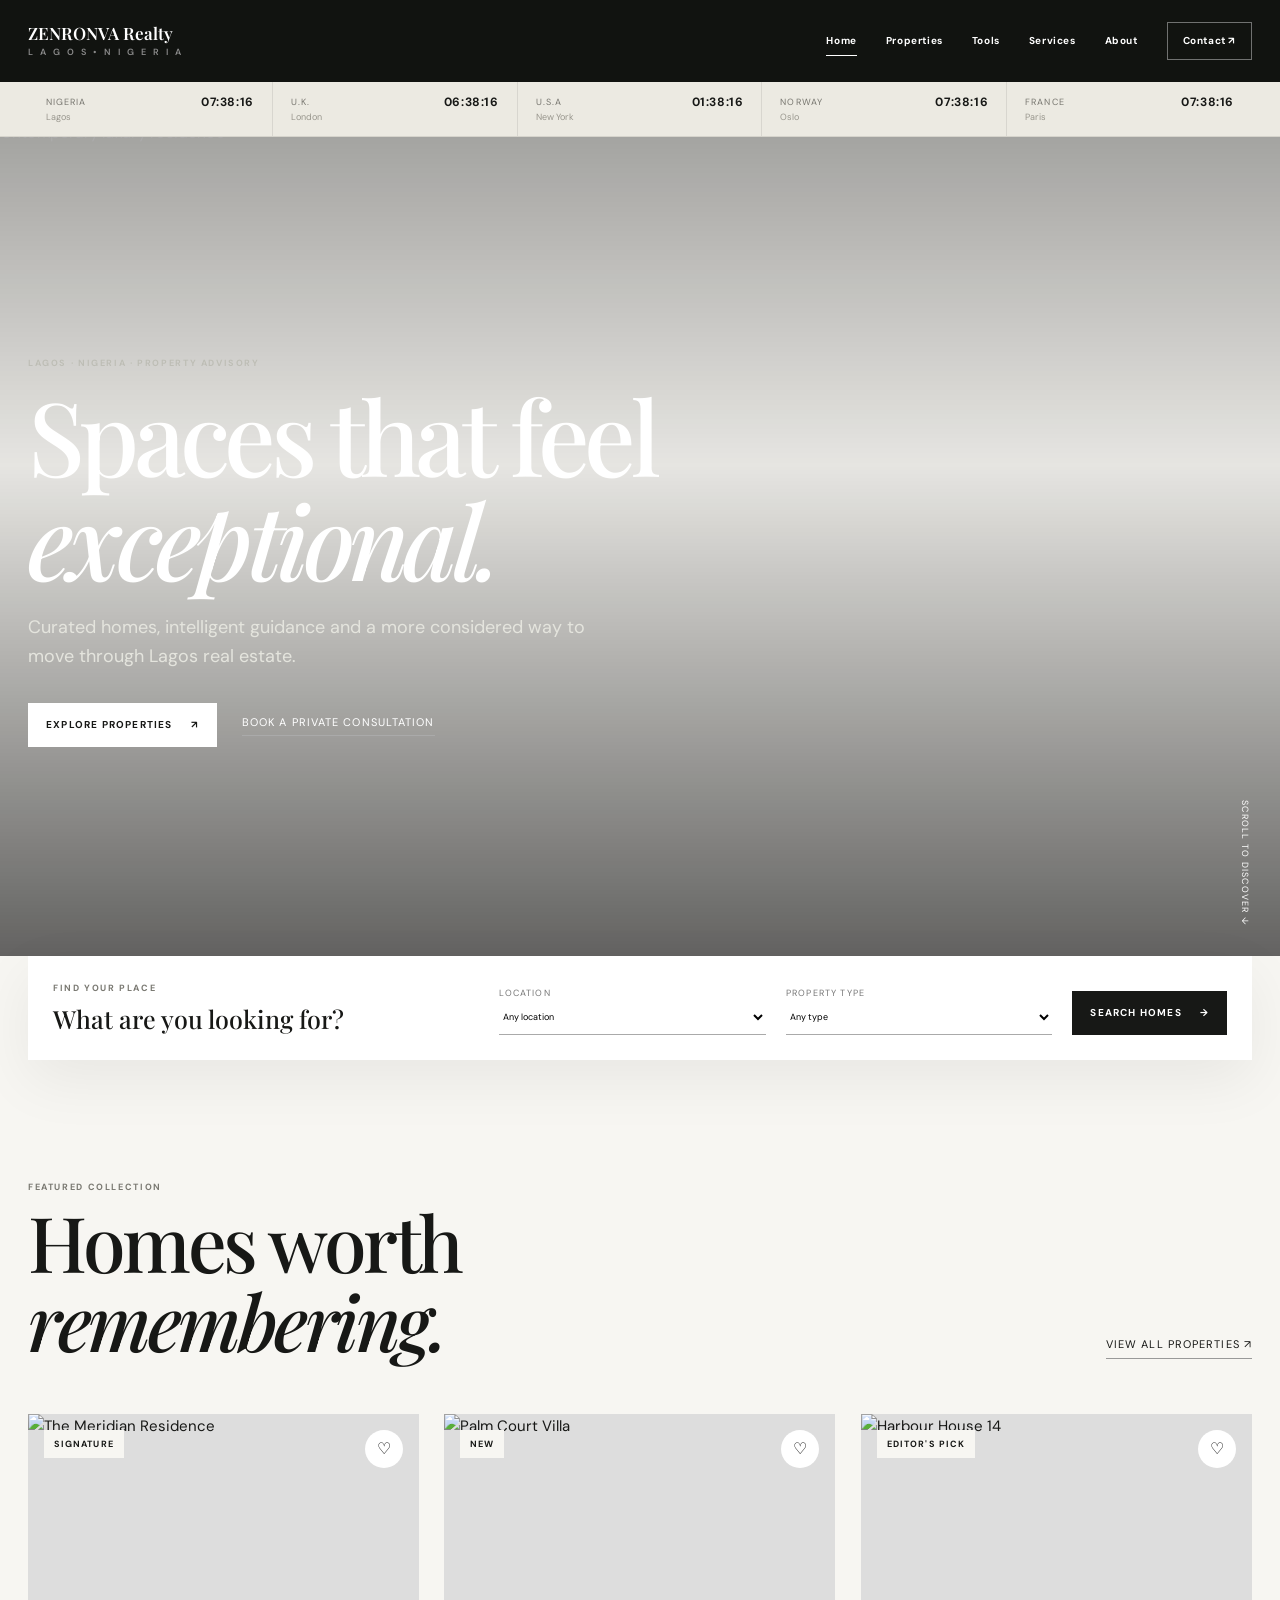
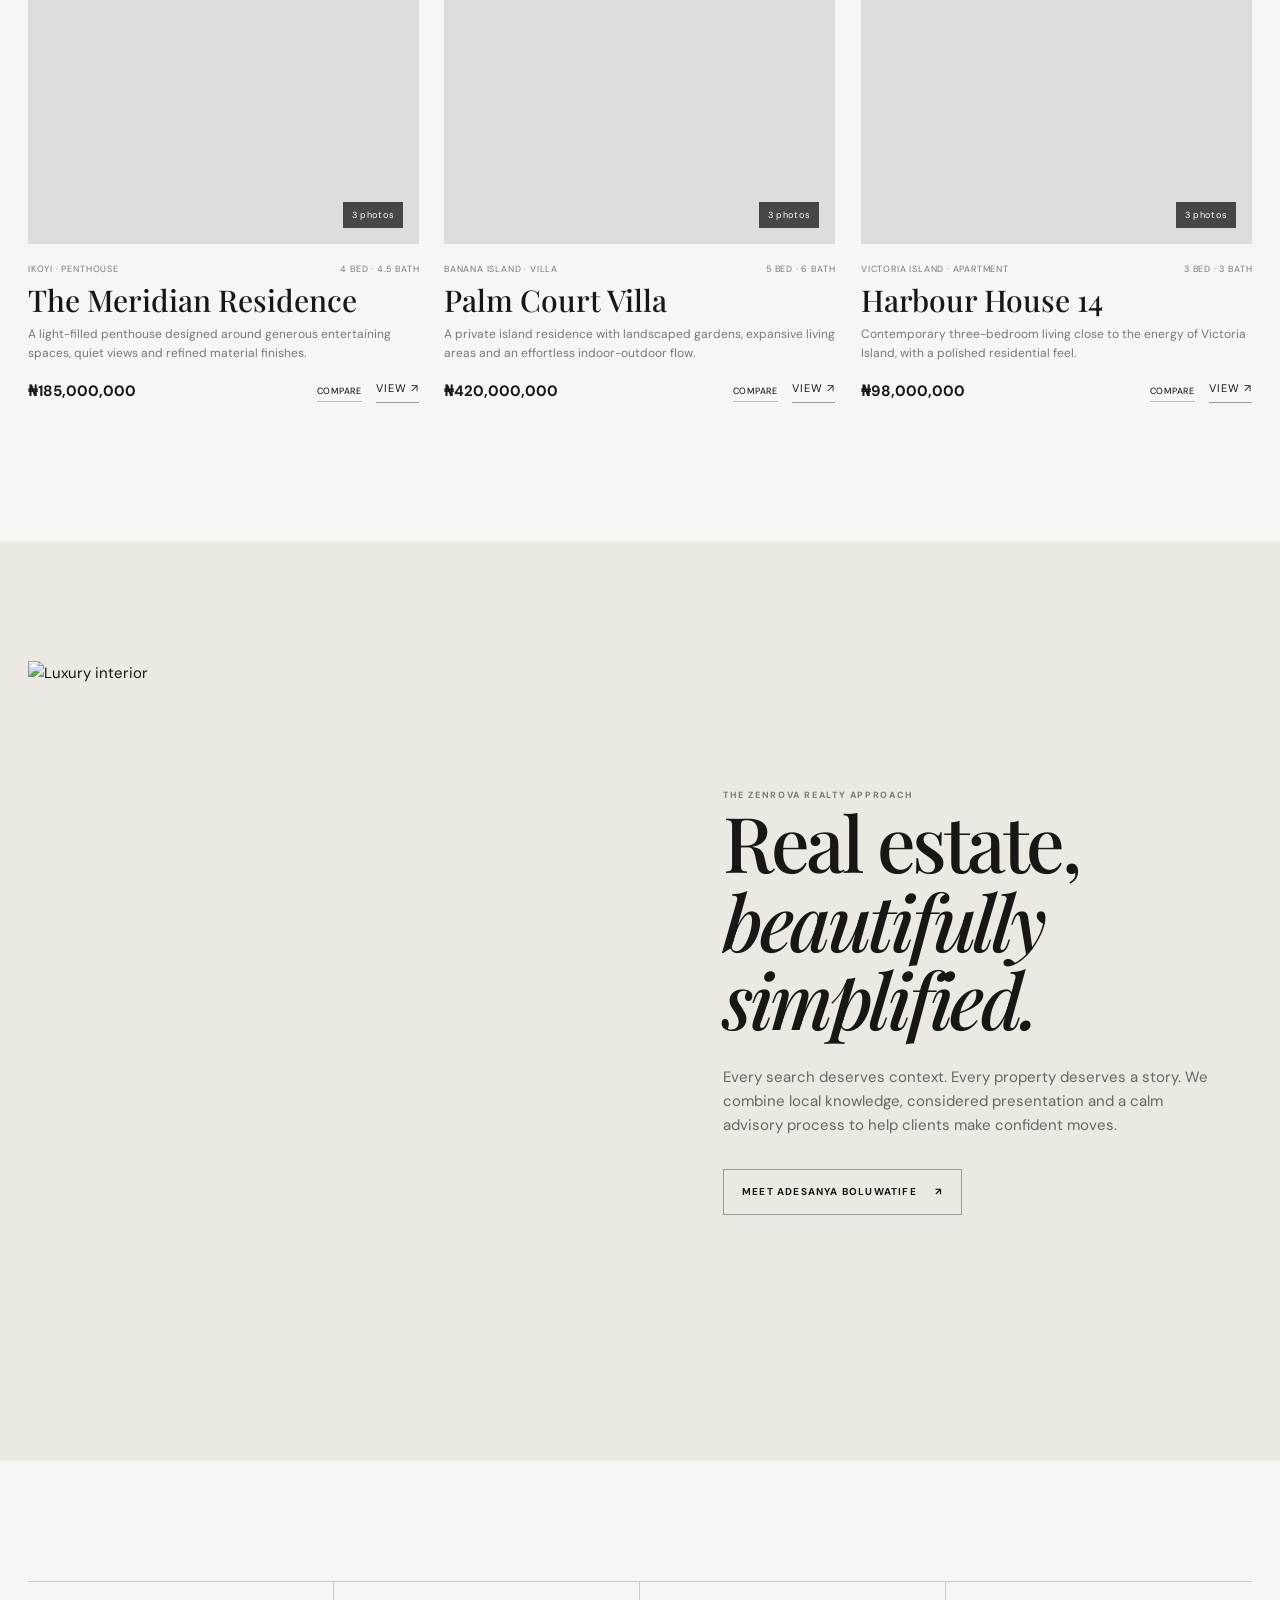
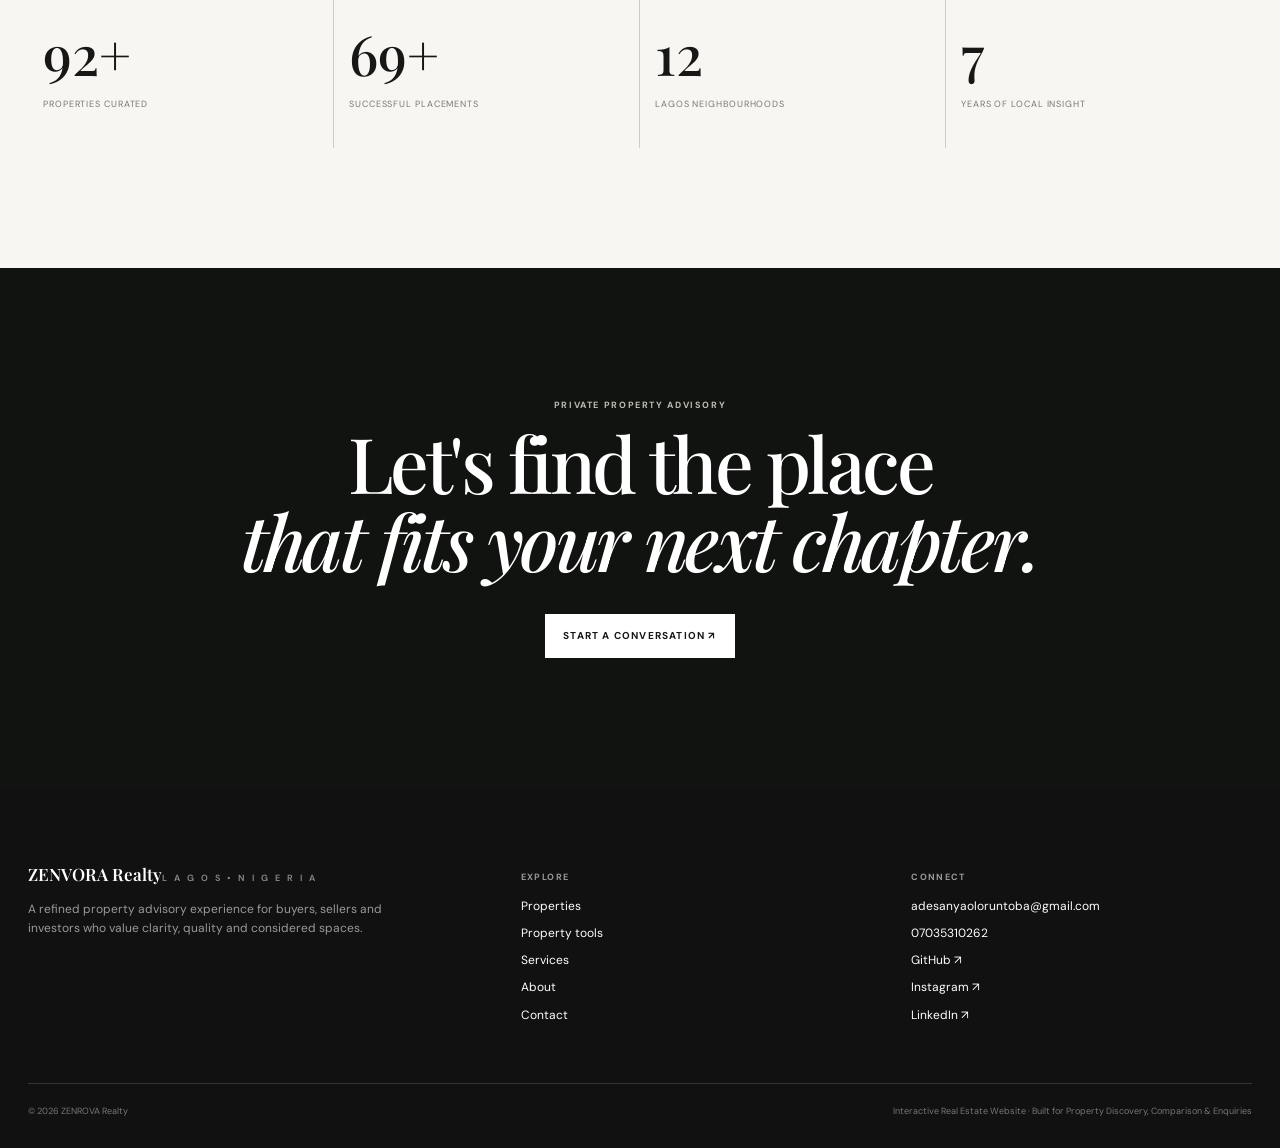
==== commit 7b7d6a63: "Fix case of data.js file path in index.html" ====
--- a/index.html
+++ b/index.html
@@ -87,7 +87,7 @@
         </section>
     </main>
     <div id="site-footer"></div>
-    <script src="assets/data.js"></script>
+    <script src="Assets/data.js"></script>
     <script src="app.js"></script>
 </body>
 
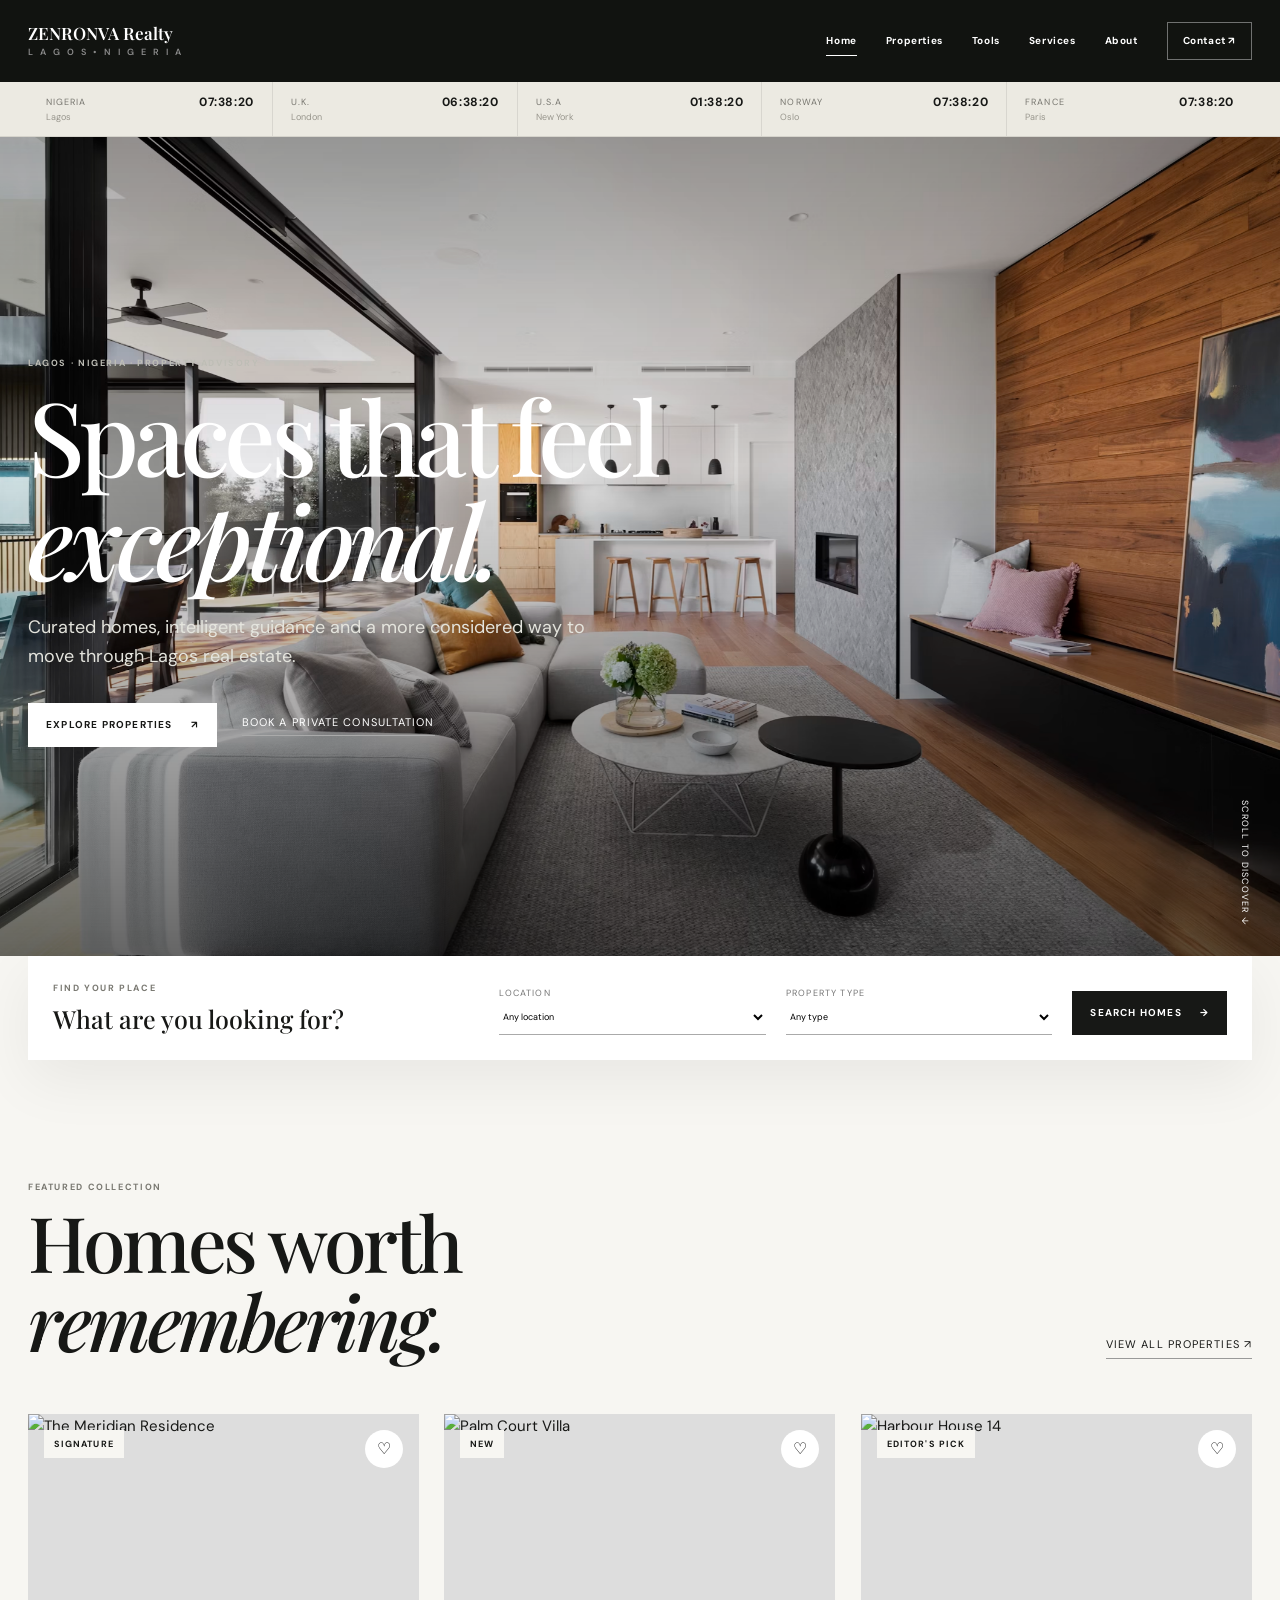
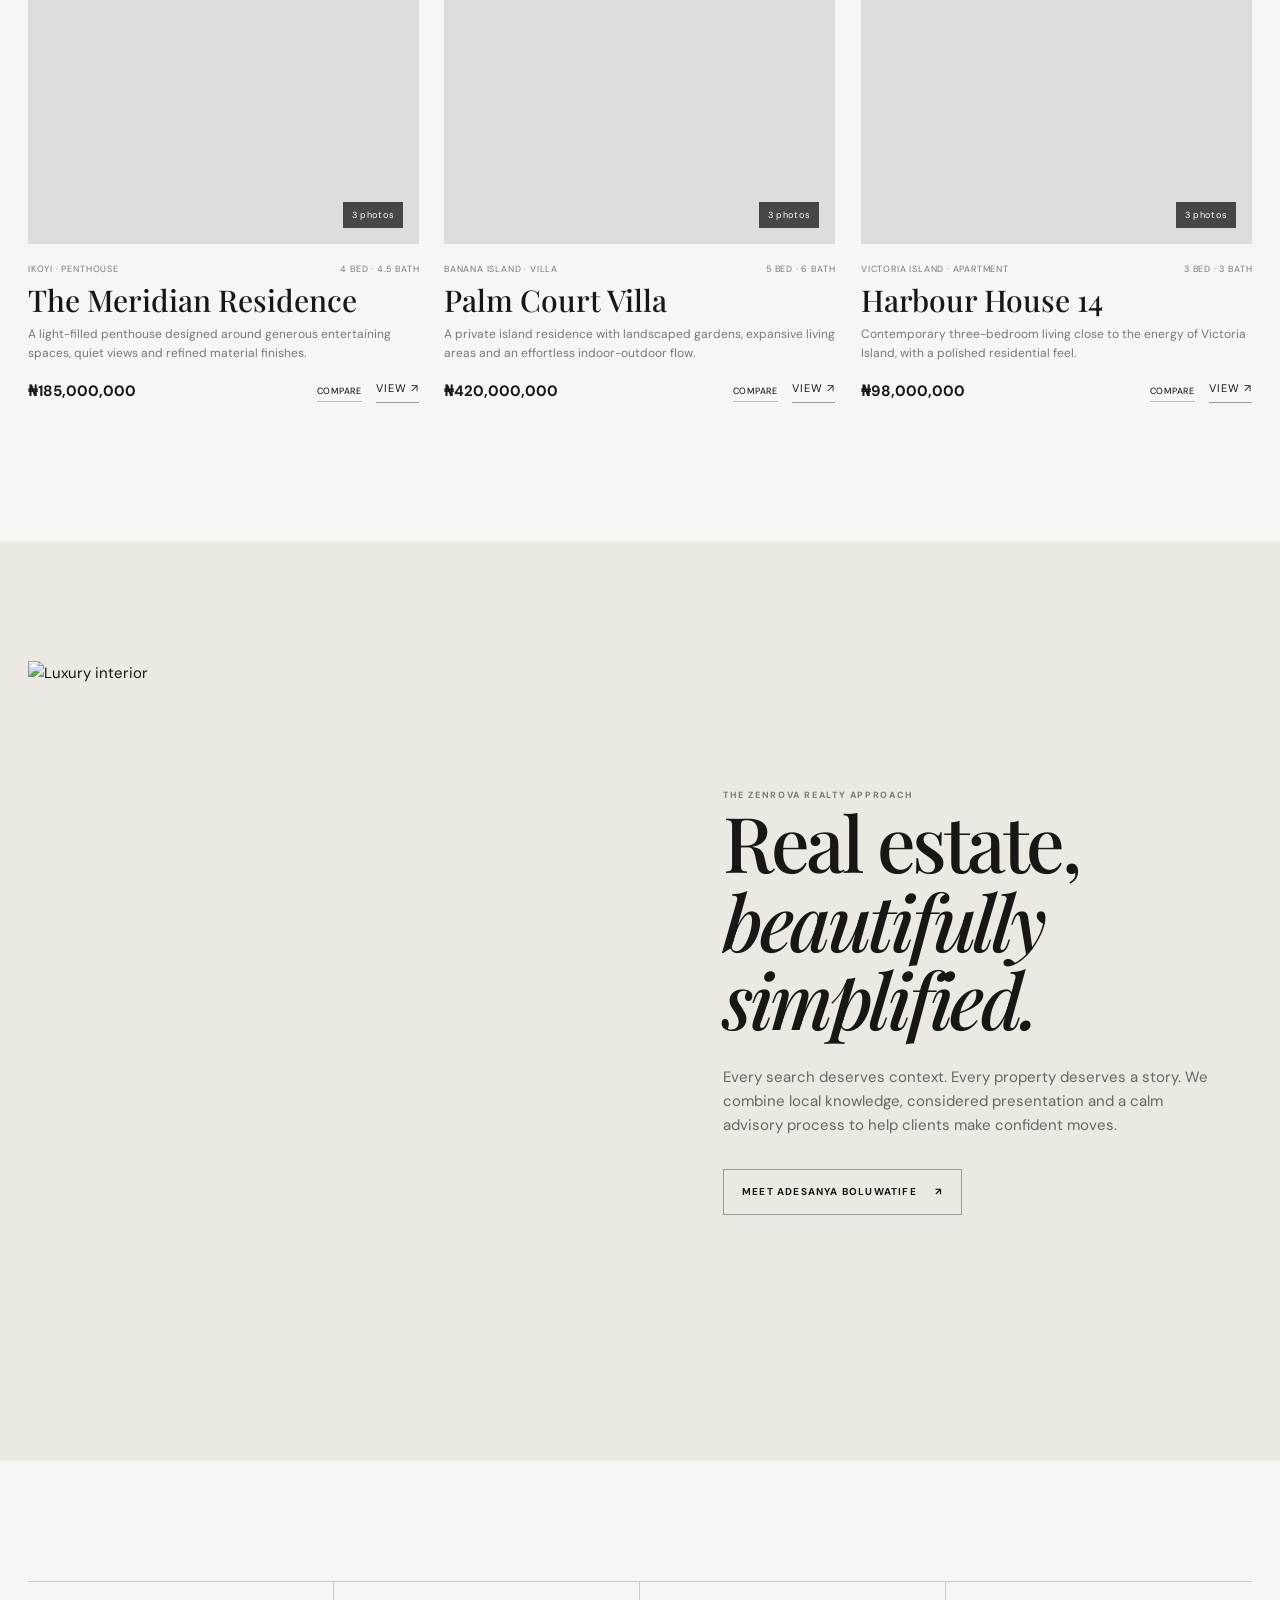
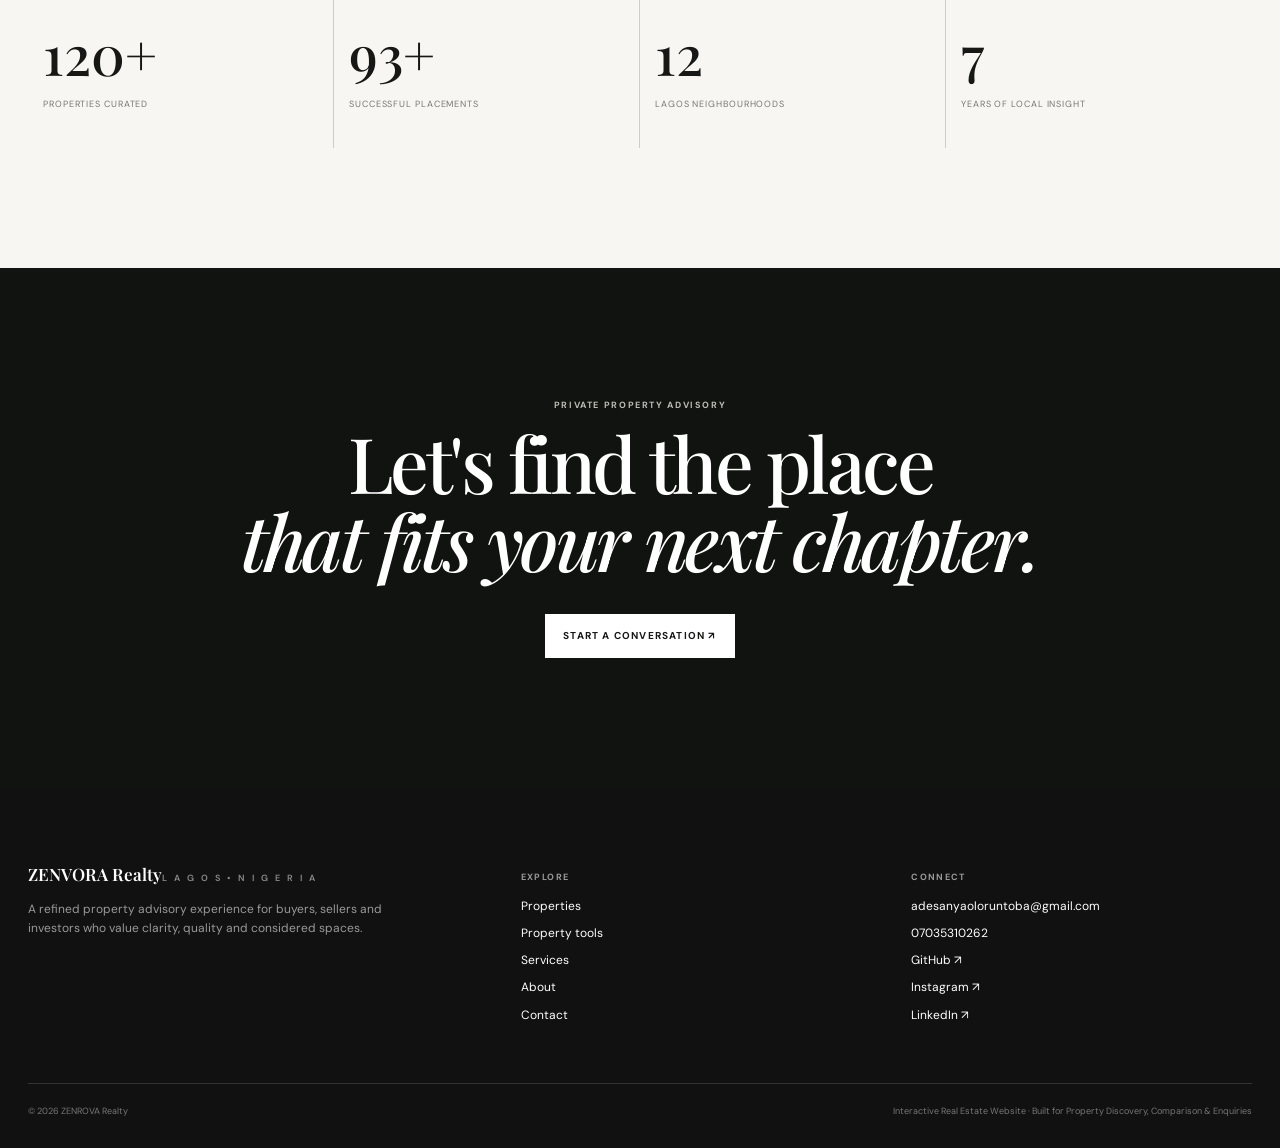
==== commit 3ae11e36: "Update index.html" ====
--- a/index.html
+++ b/index.html
@@ -16,7 +16,7 @@
     <main>
         <section class="hero">
             <div class="hero-media"><img
-                    src="assets/images/photo-1600607687939-ce8a6c25118c.avif"
+                    src="Assets/photo-1600607687939-ce8a6c25118c.avif"
                     alt="Contemporary luxury residence">
                 <div class="hero-shade"></div>
             </div>
